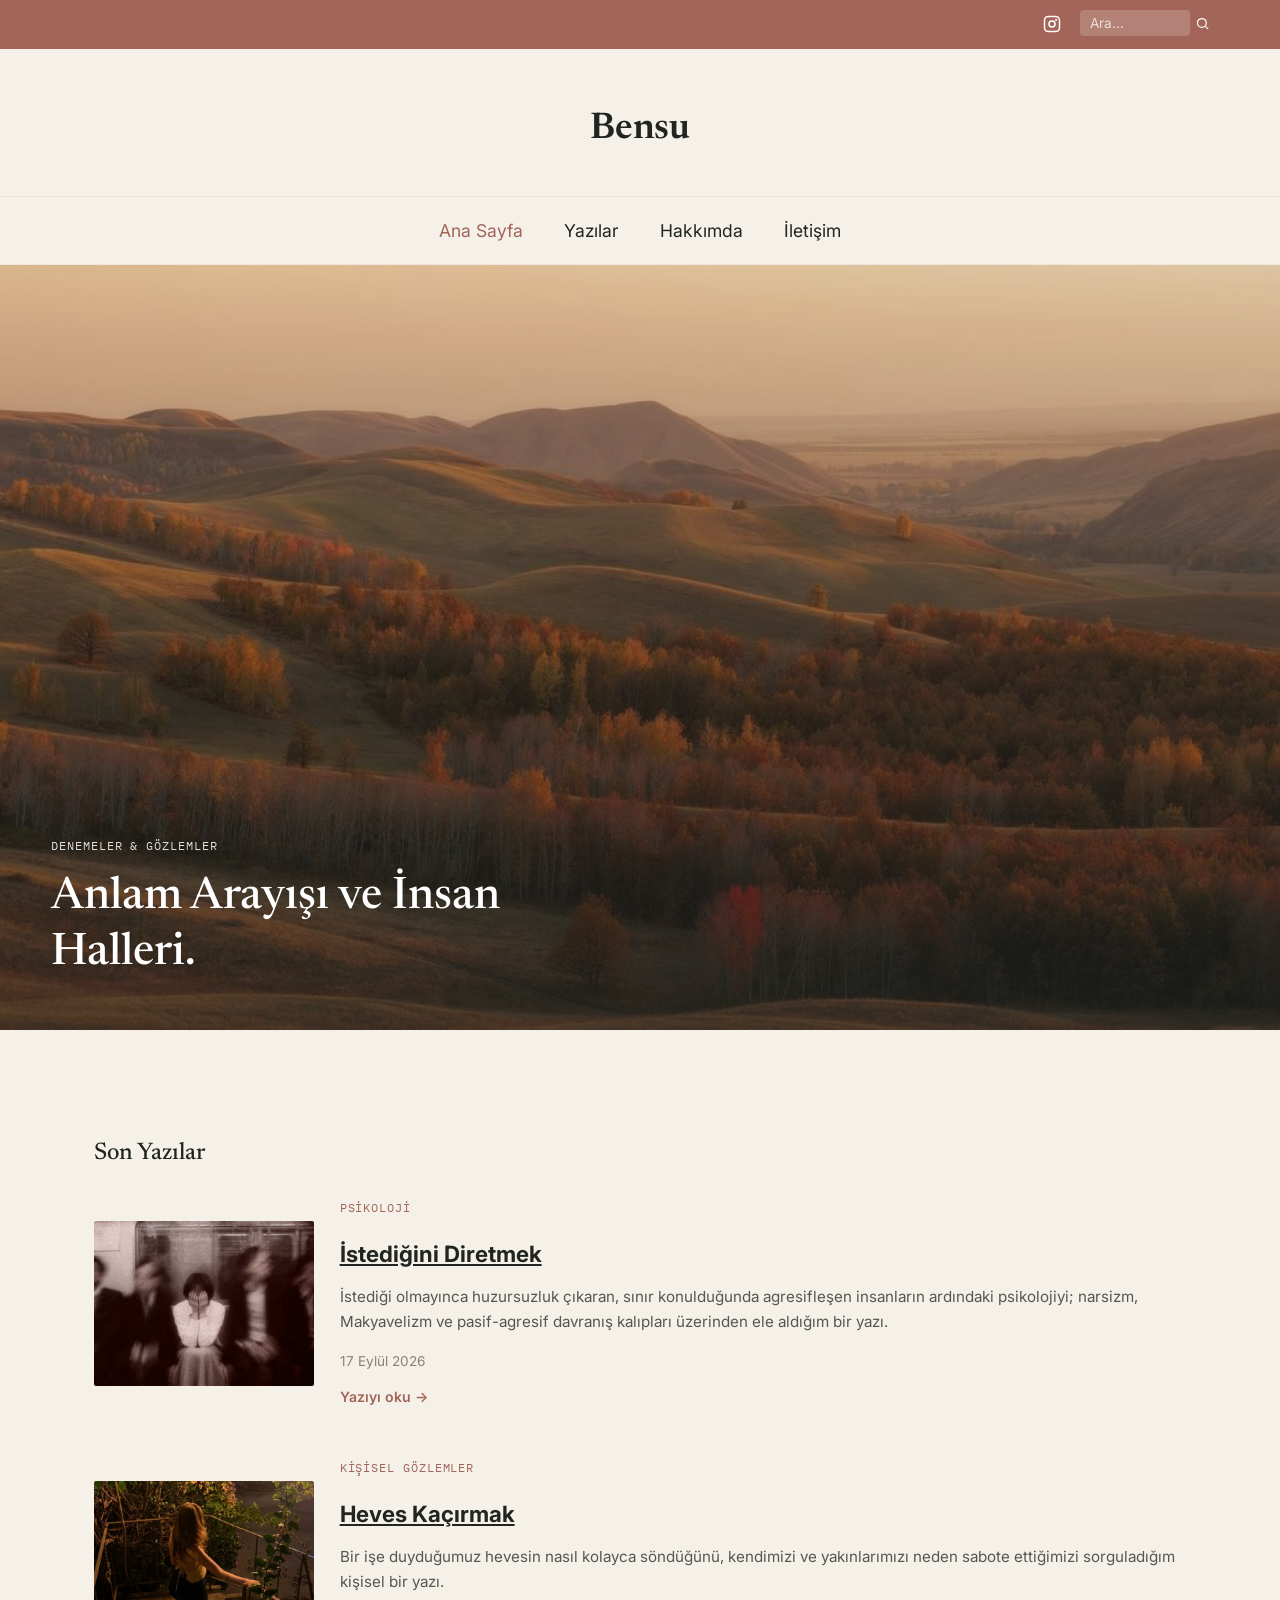
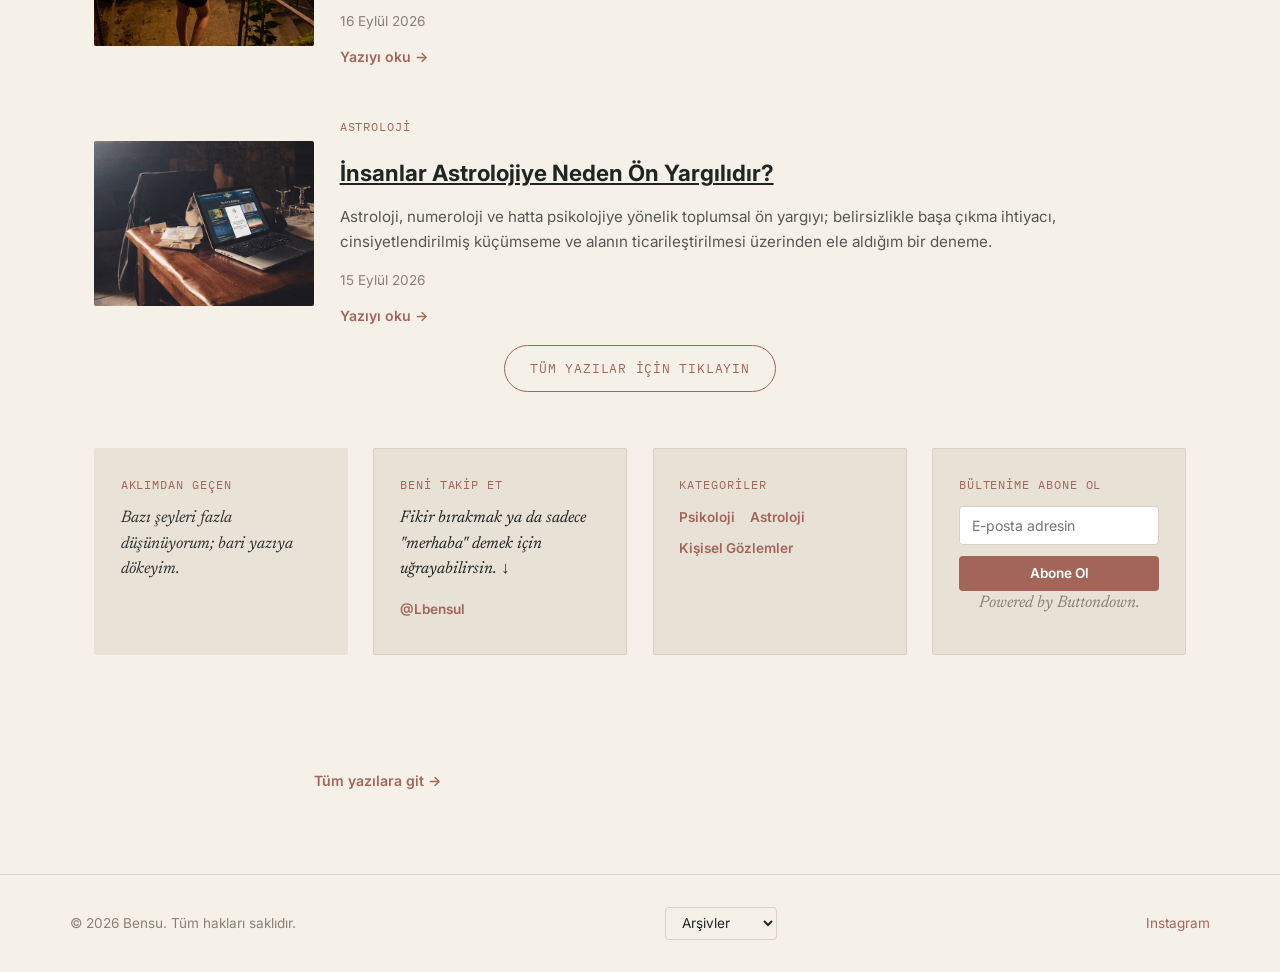
==== index.html @ dd430b92 "Add files via upload" ====
<!DOCTYPE html>
<html lang="tr">
<head>
  <meta charset="UTF-8">
  <meta name="viewport" content="width=device-width, initial-scale=1.0">
  <title>Bensu</title>
  <meta name="description" content="İnsanları, ilişkileri ve modern hayatı psikoloji, astroloji ve kişisel gözlemler üzerinden sorgulayan bir kişisel düşünce blogu.">
  <link rel="preconnect" href="https://fonts.googleapis.com">
  <link rel="preconnect" href="https://fonts.gstatic.com" crossorigin>
  <link href="https://fonts.googleapis.com/css2?family=Newsreader:ital,wght@0,500;1,400&family=Inter:wght@400;500;600&family=IBM+Plex+Mono:wght@500&display=swap" rel="stylesheet">
  <link rel="stylesheet" href="css/style.css">
</head>
<body>

  <div class="header-utility-bar">
    <div class="header-utility-inner">
      <a href="https://instagram.com/Lbensul" target="_blank" rel="noopener" aria-label="Instagram">
        <svg width="18" height="18" viewBox="0 0 24 24" fill="none" stroke="currentColor" stroke-width="2"><rect x="2" y="2" width="20" height="20" rx="5"/><circle cx="12" cy="12" r="4"/><circle cx="17.5" cy="6.5" r="0.5" fill="currentColor"/></svg>
      </a>
      <form class="header-search" role="search" action="yazilar.html" method="get">
        <input type="text" name="q" placeholder="Ara..." aria-label="Sitede ara">
        <button type="submit" aria-label="Ara">
          <svg width="15" height="15" viewBox="0 0 24 24" fill="none" stroke="currentColor" stroke-width="2"><circle cx="11" cy="11" r="7"/><line x1="21" y1="21" x2="16.65" y2="16.65"/></svg>
        </button>
      </form>
    </div>
  </div>

  <header class="header-brand-row">
    <a href="index.html" class="site-logo">Bensu</a>
  </header>

  <nav class="site-nav-row" aria-label="Ana menü">
    <div class="site-nav-row-inner">
      <a href="index.html" aria-current="page">Ana Sayfa</a>
      <a href="yazilar.html">Yazılar</a>
      <a href="hakkimda.html">Hakkımda</a>
      <a href="iletisim.html">İletişim</a>
    </div>
  </nav>

  <div class="scroll-banner">
    <div class="scroll-banner-inner reveal" style="background-image: url('images/banner-sonbahar.jpg');">
      <div class="scroll-banner-content">
        <span class="tag-mono">denemeler &amp; gözlemler</span>
        <h2>Anlam Arayışı ve İnsan Halleri.</h2>
      </div>
    </div>
  </div>

  <div class="son-yazilar-wrap">
    <h2 class="section-heading">Son Yazılar</h2>

    <div class="post-list-cards">
      <article class="list-card reveal" data-category="Psikoloji">
        <div class="featured-photo reveal" style="background-image: url('images/istedigini-diretmek.jpg'); background-size: cover; background-position: center;"></div>
        <div>
          <div class="card-tag-row">
            <a href="yazilar.html" class="tag-mono">Psikoloji</a>
          </div>
          <h2><a href="yazilar/istedigini-diretmek.html">İstediğini Diretmek</a></h2>
          <p>İstediği olmayınca huzursuzluk çıkaran, sınır konulduğunda agresifleşen insanların ardındaki psikolojiyi; narsizm, Makyavelizm ve pasif-agresif davranış kalıpları üzerinden ele aldığım bir yazı.</p>
          <span class="card-byline">17 Eylül 2026</span>
          <div style="margin-top:0.6rem;">
            <a href="yazilar/istedigini-diretmek.html" class="read-link">Yazıyı oku</a>
          </div>
        </div>
      </article>

      <article class="list-card reveal" data-category="Kişisel Gözlemler">
        <div class="featured-photo reveal" style="background-image: url('images/heves-kacirmak.jpg'); background-size: cover; background-position: center;"></div>
        <div>
          <div class="card-tag-row">
            <a href="yazilar.html" class="tag-mono">Kişisel Gözlemler</a>
          </div>
          <h2><a href="yazilar/heves-kacirmak.html">Heves Kaçırmak</a></h2>
          <p>Bir işe duyduğumuz hevesin nasıl kolayca söndüğünü, kendimizi ve yakınlarımızı neden sabote ettiğimizi sorguladığım kişisel bir yazı.</p>
          <span class="card-byline">16 Eylül 2026</span>
          <div style="margin-top:0.6rem;">
            <a href="yazilar/heves-kacirmak.html" class="read-link">Yazıyı oku</a>
          </div>
        </div>
      </article>

      <article class="list-card reveal" data-category="Astroloji">
        <div class="featured-photo reveal" style="background-image: url('images/astroloji-post.jpg'); background-size: cover; background-position: center;"></div>
        <div>
          <div class="card-tag-row">
            <a href="yazilar.html" class="tag-mono">Astroloji</a>
          </div>
          <h2><a href="yazilar/insanlar-astrolojiye-neden-onyargilidir.html">İnsanlar Astrolojiye Neden Ön Yargılıdır?</a></h2>
          <p>Astroloji, numeroloji ve hatta psikolojiye yönelik toplumsal ön yargıyı; belirsizlikle başa çıkma ihtiyacı, cinsiyetlendirilmiş küçümseme ve alanın ticarileştirilmesi üzerinden ele aldığım bir deneme.</p>
          <span class="card-byline">15 Eylül 2026</span>
          <div style="margin-top:0.6rem;">
            <a href="yazilar/insanlar-astrolojiye-neden-onyargilidir.html" class="read-link">Yazıyı oku</a>
          </div>
        </div>
      </article>
    </div>

    <div class="view-all-wrap">
      <a href="yazilar.html" class="view-all-link">Tüm Yazılar İçin Tıklayın</a>
    </div>
  </div>

  <div class="mini-row">
    <div class="mini-card mind-card reveal">
      <span class="tag-mono">Aklımdan Geçen</span>
      <p>Bazı şeyleri fazla düşünüyorum; bari yazıya dökeyim.</p>
    </div>
    <div class="mini-card reveal">
      <span class="tag-mono">Beni Takip Et</span>
      <p>Fikir bırakmak ya da sadece "merhaba" demek için uğrayabilirsin. &darr;</p>
      <a href="https://instagram.com/Lbensul" target="_blank" rel="noopener" class="mini-link">@Lbensul</a>
    </div>
    <div class="mini-card reveal">
      <span class="tag-mono">Kategoriler</span>
      <div class="category-links">
        <a href="yazilar.html" class="mini-link">Psikoloji</a>
        <a href="yazilar.html" class="mini-link">Astroloji</a>
        <a href="yazilar.html" class="mini-link">Kişisel Gözlemler</a>
      </div>
    </div>
    <div class="mini-card reveal">
      <span class="tag-mono">Bültenime Abone Ol</span>
      <form action="https://buttondown.com/api/emails/embed-subscribe/bensu" method="post" class="embeddable-buttondown-form mini-newsletter-form">
        <label for="bd-email-home" class="sr-only">E-posta adresin</label>
        <input type="email" name="email" id="bd-email-home" placeholder="E-posta adresin" required>
        <input type="submit" value="Abone Ol">
        <p class="buttondown-credit">
          <a href="https://buttondown.com/refer/bensu" target="_blank" rel="noopener">Powered by Buttondown.</a>
        </p>
      </form>
    </div>
  </div>

  <main class="narrow">
    <a href="yazilar.html" class="read-link">Tüm yazılara git</a>
  </main>

  <footer class="site-footer-minimal">
    <div class="footer-inner">
      <p>&copy; 2026 Bensu. Tüm hakları saklıdır.</p>
      <select class="archive-select" aria-label="Arşivler">
        <option>Arşivler</option>
        <option>Eylül 2026</option>
      </select>
      <a href="https://instagram.com/Lbensul" target="_blank" rel="noopener">Instagram</a>
    </div>
  </footer>

  <script src="js/reveal.js" defer></script>
</body>
</html>
---- css/style.css ----
/* ============================================
   Bensu — Editoryal Dergi Teması (v4, Psyche ilhamlı)
   ============================================ */

:root {
  --bg: #F5F1E9;
  --bg-alt: #E8E1D6;
  --ink: #202522;
  --text: #555752;
  --muted: #8A8176;
  --accent: #A36559;
  --accent-hover: #814C43;
  --secondary: #697568;
  --border: #D8D1C6;
  --photo-a: #697568;
  --photo-b: #71685D;
  --mind-bg: #E9E2D7;
  --mind-text: #30332F;

  --font-display: "Newsreader", Georgia, serif;
  --font-body: "Inter", -apple-system, sans-serif;
  --font-mono: "IBM Plex Mono", monospace;

  --content-width: 1140px;
  --text-width: 700px;
}

* { box-sizing: border-box; }
html { scroll-behavior: smooth; }

body {
  margin: 0;
  background-color: var(--bg);
  color: var(--ink);
  font-family: var(--font-body);
  font-size: 16px;
  line-height: 1.65;
  -webkit-font-smoothing: antialiased;
}

a { color: inherit; }

a, button {
  transition: color 0.2s ease, background-color 0.2s ease, border-color 0.2s ease;
}

a:focus-visible, button:focus-visible, input:focus-visible {
  outline: 2px solid var(--accent);
  outline-offset: 3px;
}

/* ---------- Kaydırınca beliren öğeler ---------- */

.reveal {
  opacity: 0;
  transform: translateY(22px);
  transition: opacity 0.7s ease, transform 0.7s ease;
}

.reveal-visible {
  opacity: 1;
  transform: translateY(0);
}

@media (prefers-reduced-motion: reduce) {
  html { scroll-behavior: auto; }
  * { animation-duration: 0.01ms !important; transition-duration: 0.01ms !important; }
  .reveal { opacity: 1; transform: none; }
}

.photo-placeholder {
  background: linear-gradient(155deg, var(--photo-a), var(--photo-b));
}

/* ---------- Header üst şerit (Instagram + arama, gül kurusu) ---------- */

.header-utility-bar {
  background-color: var(--accent);
  padding: 0.65rem 1.5rem;
}

.header-utility-inner {
  max-width: var(--content-width);
  margin: 0 auto;
  display: flex;
  justify-content: flex-end;
  align-items: center;
  gap: 1.2rem;
}

.header-utility-inner > a {
  color: #fff;
  display: flex;
  align-items: center;
}

.header-utility-inner > a:hover { opacity: 0.8; }

.header-utility-inner .header-search {
  border-bottom: none;
  margin-left: 0;
  gap: 0.3rem;
}

.header-utility-inner .header-search input {
  background-color: rgba(255,255,255,0.18);
  color: #fff;
  border-radius: 4px;
  padding: 0.3rem 0.6rem;
  width: 110px;
}

.header-utility-inner .header-search input::placeholder { color: rgba(255,255,255,0.75); }

.header-utility-inner .header-search button { color: #fff; }
.header-utility-inner .header-search button:hover { color: rgba(255,255,255,0.75); }

/* ---------- Header (logo tek satır) ---------- */

.header-brand-row {
  padding: 3.2rem 1.5rem 2.2rem;
  text-align: center;
}

.site-logo:hover { color: var(--accent); }

/* ---------- Nav (logonun altında, ayrı, geniş satır) ---------- */

.site-nav-row {
  border-top: 1px solid rgba(217, 209, 197, 0.35);
  border-bottom: 1px solid rgba(217, 209, 197, 0.35);
}

.site-nav-row-inner {
  max-width: var(--content-width);
  margin: 0 auto;
  display: flex;
  justify-content: center;
  align-items: center;
  gap: 2.6rem;
  padding: 1.2rem 1.5rem;
}

.site-nav-row-inner a {
  font-size: 1.1rem;
  color: var(--ink);
  text-decoration: none;
}

.site-nav-row-inner a:hover,
.site-nav-row-inner a[aria-current="page"] {
  color: var(--accent);
}

.site-logo {
  font-family: var(--font-display);
  font-weight: 600;
  font-size: 2.3rem;
  color: var(--ink);
  text-decoration: none;
  letter-spacing: -0.01em;
}

.site-tagline {
  display: block;
  margin-top: 0.2rem;
  font-family: var(--font-display);
  font-style: italic;
  font-size: 0.95rem;
  color: var(--accent);
}

.site-header-rule {
  border: none;
  border-top: 1px solid var(--border);
  max-width: var(--content-width);
  margin: 0 auto;
}

/* ---------- Featured / post kartı (görsel + metin yan yana) ---------- */

.featured-card {
  max-width: var(--content-width);
  margin: 0 auto;
  padding: 3.5rem 1.5rem;
  display: grid;
  grid-template-columns: 1.1fr 1fr;
  gap: 3rem;
  align-items: center;
}

.son-yazilar-wrap {
  max-width: var(--content-width);
  margin: 0 auto;
  padding: 3rem 1.5rem 3.5rem;
}

.son-yazilar-wrap .section-heading {
  margin: 0 0 1.5rem;
}

.son-yazilar-wrap .featured-card {
  max-width: none;
  margin: 0;
  padding: 0 0 3rem;
}

.view-all-wrap {
  text-align: center;
  margin-top: 1rem;
}

.view-all-link {
  display: inline-block;
  font-family: var(--font-mono);
  font-size: 0.8rem;
  letter-spacing: 0.06em;
  text-transform: uppercase;
  color: var(--accent);
  text-decoration: none;
  padding: 0.75rem 1.6rem;
  border: 1px solid var(--accent);
  border-radius: 999px;
}

.view-all-link:hover {
  background-color: var(--accent);
  color: #fff;
}

.featured-photo {
  aspect-ratio: 4 / 3;
  border-radius: 2px;
}

.card-tag-row {
  display: flex;
  justify-content: space-between;
  align-items: center;
  margin-bottom: 1.2rem;
}

.tag-mono {
  font-family: var(--font-mono);
  font-size: 0.72rem;
  letter-spacing: 0.08em;
  text-transform: uppercase;
  color: var(--accent);
  text-decoration: none;
}

.tag-mono:hover { color: var(--accent-hover); }

.featured-card h1,
.featured-card h2 {
  font-family: var(--font-display);
  font-weight: 500;
  font-size: clamp(1.9rem, 3.6vw, 2.6rem);
  line-height: 1.2;
  margin: 0 0 1rem;
}

.featured-card h1 a,
.featured-card h2 a {
  color: var(--ink);
  text-decoration: none;
}

.featured-card h1 a:hover,
.featured-card h2 a:hover { color: var(--accent); }

.featured-card p {
  font-size: 1.02rem;
  color: var(--text);
  margin: 0 0 1.1rem;
  max-width: 46ch;
}

.card-byline {
  font-size: 0.85rem;
  color: var(--muted);
}

/* ---------- Kaydırınca çıkan fotoğraflı banner (görsel + üzerinde yazı) ---------- */

.scroll-banner {
  position: relative;
  width: 100%;
  margin: 0 0 3.5rem;
  padding: 0;
}

.scroll-banner-inner {
  position: relative;
  width: 100%;
  height: 85vh;
  min-height: 480px;
  border-radius: 0;
  overflow: hidden;
  display: flex;
  align-items: flex-end;
  background-size: cover;
  background-position: center;
}

.scroll-banner-inner::after {
  content: "";
  position: absolute;
  inset: 0;
  background: linear-gradient(to top, rgba(32,37,34,0.72), rgba(32,37,34,0.15));
}

.scroll-banner-content {
  position: relative;
  z-index: 1;
  padding: 3rem 4vw;
  max-width: 700px;
}

.scroll-banner-content .tag-mono { color: #fff; opacity: 0.85; }

.scroll-banner-content h2 {
  font-family: var(--font-display);
  font-weight: 500;
  color: #fff;
  font-size: clamp(1.9rem, 4.5vw, 2.8rem);
  line-height: 1.25;
  margin: 0.8rem 0 0;
}

/* ---------- Mini kart satırı (Aklımdan Geçen / Instagram) ---------- */

.mini-row {
  max-width: var(--content-width);
  margin: 0 auto;
  padding: 0 1.5rem 3.5rem;
  display: grid;
  grid-template-columns: repeat(4, 1fr);
  gap: 1.6rem;
}

.mini-card {
  border: 1px solid var(--border);
  background-color: var(--bg-alt);
  padding: 1.6rem;
  border-radius: 2px;
}

.mini-card.mind-card {
  background-color: var(--mind-bg);
  border-color: var(--mind-bg);
}

.mini-card.mind-card p { color: var(--mind-text); }

.mini-card .tag-mono { display: block; margin-bottom: 0.8rem; }

.mini-card p {
  font-family: var(--font-display);
  font-style: italic;
  font-size: 1.05rem;
  line-height: 1.5;
  margin: 0 0 0.8rem;
  color: var(--ink);
}

.mini-card a.mini-link {
  font-family: var(--font-body);
  font-size: 0.85rem;
  font-weight: 600;
  color: var(--accent);
  text-decoration: none;
}

.mini-card a.mini-link:hover { color: var(--accent-hover); text-decoration: underline; }

.mini-card .category-links {
  display: flex;
  flex-wrap: wrap;
  gap: 0.5rem 0.9rem;
}

.mini-newsletter-form input[type="email"] {
  width: 100%;
  font-family: var(--font-body);
  font-size: 0.88rem;
  padding: 0.6rem 0.75rem;
  border: 1px solid var(--border);
  border-radius: 4px;
  margin-bottom: 0.7rem;
  color: var(--ink);
}

.mini-newsletter-form input[type="submit"] {
  width: 100%;
  font-family: var(--font-body);
  font-weight: 600;
  font-size: 0.85rem;
  padding: 0.6rem;
  background-color: var(--accent);
  color: #fff;
  border: none;
  border-radius: 4px;
  cursor: pointer;
}

.mini-newsletter-form input[type="submit"]:hover { background-color: var(--accent-hover); }

/* ---------- Main content ---------- */

main.narrow {
  max-width: var(--text-width);
  margin: 0 auto;
  padding: 3.5rem 1.5rem 5rem;
}

.section-heading {
  font-family: var(--font-display);
  font-weight: 500;
  font-size: 1.5rem;
  margin: 0 0 1.8rem;
}

/* ---------- Filtre pill'leri ---------- */

.filter-row {
  display: flex;
  flex-wrap: wrap;
  gap: 0.6rem;
  margin-bottom: 2.4rem;
}

.filter-pill {
  font-family: var(--font-mono);
  font-size: 0.75rem;
  letter-spacing: 0.04em;
  text-transform: uppercase;
  padding: 0.5rem 1rem;
  border: 1px solid var(--border);
  border-radius: 999px;
  color: var(--ink);
  background-color: var(--bg-alt);
  text-decoration: none;
  cursor: pointer;
}

.filter-pill:hover,
.filter-pill.active {
  background-color: var(--accent);
  border-color: var(--accent);
  color: var(--bg);
}

.search-status {
  color: var(--muted);
  font-size: 0.92rem;
  margin: 0 0 1.8rem;
}

.search-status a {
  color: var(--accent);
  text-decoration: none;
  margin-left: 0.6rem;
}

.search-status a:hover { color: var(--accent-hover); text-decoration: underline; }

/* ---------- Yazı listesi (Yazılar sayfası) ---------- */

.post-list-cards {
  display: flex;
  flex-direction: column;
  gap: 3rem;
}

.post-list-cards .featured-photo { aspect-ratio: 4/3; }

.list-card {
  display: grid;
  grid-template-columns: 220px 1fr;
  gap: 1.6rem;
  align-items: center;
}

.list-card h2 { font-size: 1.4rem; margin: 0 0 0.7rem; }

.list-card p {
  font-size: 0.95rem;
  color: var(--text);
  margin: 0 0 0.8rem;
  max-width: none;
}

.read-link {
  font-family: var(--font-body);
  font-weight: 600;
  font-size: 0.88rem;
  color: var(--accent);
  text-decoration: none;
}

.read-link:hover { color: var(--accent-hover); text-decoration: underline; }
.read-link::after { content: " →"; }

/* ---------- Tekil yazı ---------- */

.post-page-wrap {
  max-width: var(--content-width);
  margin: 0 auto;
  padding: 3rem 1.5rem 1rem;
  display: grid;
  grid-template-columns: minmax(0, 2.1fr) minmax(240px, 1fr);
  gap: 3.5rem;
  align-items: start;
}

.post-page-wrap > article { min-width: 0; }

.author-sidebar {
  display: flex;
  flex-direction: column;
  gap: 1.6rem;
  position: sticky;
  top: 2rem;
}

.author-card {
  text-align: center;
  padding: 1.6rem;
  border: 1px solid var(--border);
  border-radius: 4px;
}

.author-photo {
  width: 100px;
  height: 100px;
  border-radius: 50%;
  margin: 0 auto 1rem;
  background-size: cover;
  background-position: center;
}

.author-card h4 {
  font-family: var(--font-display);
  font-weight: 500;
  font-size: 1.1rem;
  margin: 0 0 0.5rem;
}

.author-card a.mini-link { display: inline-block; }

.side-newsletter {
  border: 1px solid var(--border);
  border-radius: 4px;
  padding: 1.4rem;
}

.side-newsletter-heading {
  display: block;
  text-align: center;
  font-family: var(--font-mono);
  font-size: 0.72rem;
  letter-spacing: 0.08em;
  text-transform: uppercase;
  color: var(--accent);
  margin-bottom: 1rem;
  padding-bottom: 0.9rem;
  border-bottom: 1px solid var(--border);
}

.side-newsletter input {
  width: 100%;
  font-family: var(--font-body);
  font-size: 0.88rem;
  padding: 0.65rem 0.8rem;
  border: 1px solid var(--border);
  border-radius: 4px;
  margin-bottom: 0.7rem;
  color: var(--ink);
}

.sr-only {
  position: absolute;
  width: 1px;
  height: 1px;
  padding: 0;
  margin: -1px;
  overflow: hidden;
  clip: rect(0, 0, 0, 0);
  white-space: nowrap;
  border: 0;
}

.side-newsletter input[type="submit"] {
  width: 100%;
  font-family: var(--font-body);
  font-weight: 600;
  font-size: 0.85rem;
  padding: 0.65rem;
  background-color: var(--accent);
  color: #fff;
  border: none;
  border-radius: 4px;
  cursor: pointer;
}

.side-newsletter input[type="submit"]:hover { background-color: var(--accent-hover); }

.buttondown-credit {
  margin: 0.6rem 0 0;
  text-align: center;
  font-size: 0.7rem;
}

.buttondown-credit a {
  color: var(--muted);
  text-decoration: none;
}

.buttondown-credit a:hover { color: var(--accent-hover); }

/* ---------- Diğer Yazılar ---------- */

.other-posts {
  max-width: var(--content-width);
  margin: 2rem auto 0;
  padding: 3rem 1.5rem;
  border-top: 1px solid var(--border);
}

.other-posts-heading {
  display: flex;
  align-items: center;
  gap: 1rem;
  text-align: center;
  font-family: var(--font-mono);
  font-size: 0.78rem;
  letter-spacing: 0.1em;
  text-transform: uppercase;
  color: var(--accent);
  margin: 0 0 2rem;
}

.other-posts-heading::before,
.other-posts-heading::after {
  content: "";
  flex: 1;
  height: 1px;
  background-color: var(--border);
}

.other-posts-grid {
  display: grid;
  grid-template-columns: repeat(3, 1fr);
  gap: 1.6rem;
}

.other-post-item .featured-photo { aspect-ratio: 4/3; margin-bottom: 0.8rem; }

.other-post-item h4 {
  font-family: var(--font-display);
  font-weight: 500;
  font-size: 1rem;
  margin: 0 0 0.4rem;
}

.other-post-item h4 a {
  color: var(--ink);
  text-decoration: none;
}

.other-post-item h4 a:hover { color: var(--accent-hover); }

.other-post-item .card-byline { font-size: 0.8rem; }

@media (max-width: 860px) {
  .post-page-wrap { grid-template-columns: 1fr; }
  .author-sidebar { position: static; flex-direction: row; flex-wrap: wrap; }
  .author-card, .side-newsletter { flex: 1; min-width: 220px; }
}

@media (max-width: 600px) {
  .other-posts-grid { grid-template-columns: 1fr; }
}

.post-header { margin-bottom: 2.2rem; }

.post-header h1 {
  font-family: var(--font-display);
  font-weight: 500;
  font-size: clamp(1.9rem, 4.2vw, 2.5rem);
  line-height: 1.25;
  margin: 0;
}

.post-featured {
  aspect-ratio: 16 / 9;
  border-radius: 2px;
  margin-bottom: 2.2rem;
}

.post-body p { margin: 0 0 1.4rem; font-size: 1.03rem; }

.post-body h2 {
  font-family: var(--font-display);
  font-weight: 500;
  font-size: 1.4rem;
  margin: 2rem 0 1rem;
}

.post-body blockquote {
  margin: 1.8rem 0;
  padding: 0.2rem 0 0.2rem 1.2rem;
  border-left: 3px solid var(--accent);
  color: var(--text);
  font-style: italic;
}

.post-footer {
  margin-top: 3rem;
  padding-top: 1.5rem;
  border-top: 1px solid var(--border);
}

.post-footer a {
  color: var(--accent);
  text-decoration: none;
  font-size: 0.95rem;
}

.post-footer a:hover { color: var(--accent-hover); }

/* ---------- Hakkımda ---------- */

.about-portrait {
  width: 100%;
  max-width: 220px;
  aspect-ratio: 1;
  border-radius: 2px;
  margin: 0 0 2rem;
}

/* ---------- İletişim ---------- */

.contact-social { margin: 1.5rem 0 0; }

.contact-social-link {
  display: inline-block;
  font-family: var(--font-body);
  font-weight: 600;
  font-size: 0.9rem;
  padding: 0.8rem 1.8rem;
  background-color: var(--accent);
  color: var(--bg);
  text-decoration: none;
  border-radius: 999px;
}

.contact-social-link:hover { background-color: var(--accent-hover); }

.contact-alt {
  margin-top: 2.2rem;
  padding-top: 1.5rem;
  border-top: 1px solid var(--border);
  color: var(--text);
  font-size: 0.92rem;
}

.contact-alt a { color: var(--accent); }
.contact-alt a:hover { color: var(--accent-hover); }

/* ---------- Arama kutusu (header) ---------- */

.header-search {
  display: flex;
  align-items: center;
  gap: 0.4rem;
  border-bottom: 1px solid var(--border);
  margin-left: 0.6rem;
  padding-bottom: 0.15rem;
}

.header-search input {
  border: none;
  background: transparent;
  font-family: var(--font-body);
  font-size: 0.85rem;
  color: var(--ink);
  width: 84px;
  padding: 0.15rem 0;
}

.header-search input::placeholder { color: var(--muted); }

.header-search button {
  border: none;
  background: none;
  cursor: pointer;
  color: var(--ink);
  display: flex;
  align-items: center;
  padding: 0;
}

.header-search button:hover { color: var(--accent-hover); }

/* ---------- Arşiv seçimi (footer) ---------- */

.archive-select {
  font-family: var(--font-body);
  font-size: 0.85rem;
  color: var(--ink);
  background-color: transparent;
  border: 1px solid var(--border);
  border-radius: 4px;
  padding: 0.4rem 0.7rem;
  cursor: pointer;
}

/* ---------- Footer ---------- */

.site-footer-minimal {
  border-top: 1px solid var(--border);
  padding: 2rem 1.5rem;
}

.footer-inner {
  max-width: var(--content-width);
  margin: 0 auto;
  display: flex;
  justify-content: space-between;
  align-items: center;
  flex-wrap: wrap;
  gap: 1rem;
}

.footer-inner p {
  margin: 0;
  font-size: 0.85rem;
  color: var(--muted);
}

.footer-inner a {
  font-size: 0.85rem;
  color: var(--accent);
  text-decoration: none;
}

.footer-inner a:hover { color: var(--accent-hover); text-decoration: underline; }

/* ---------- Responsive ---------- */

@media (max-width: 860px) {
  .featured-card { grid-template-columns: 1fr; }
  .list-card { grid-template-columns: 1fr; }
}

@media (max-width: 980px) {
  .mini-row { grid-template-columns: 1fr 1fr; }
}

@media (max-width: 700px) {
  .mini-row { grid-template-columns: 1fr; }
}

@media (max-width: 600px) {
  .site-header-bar { flex-direction: column; text-align: center; }
  .header-side-nav { justify-content: center; }
}
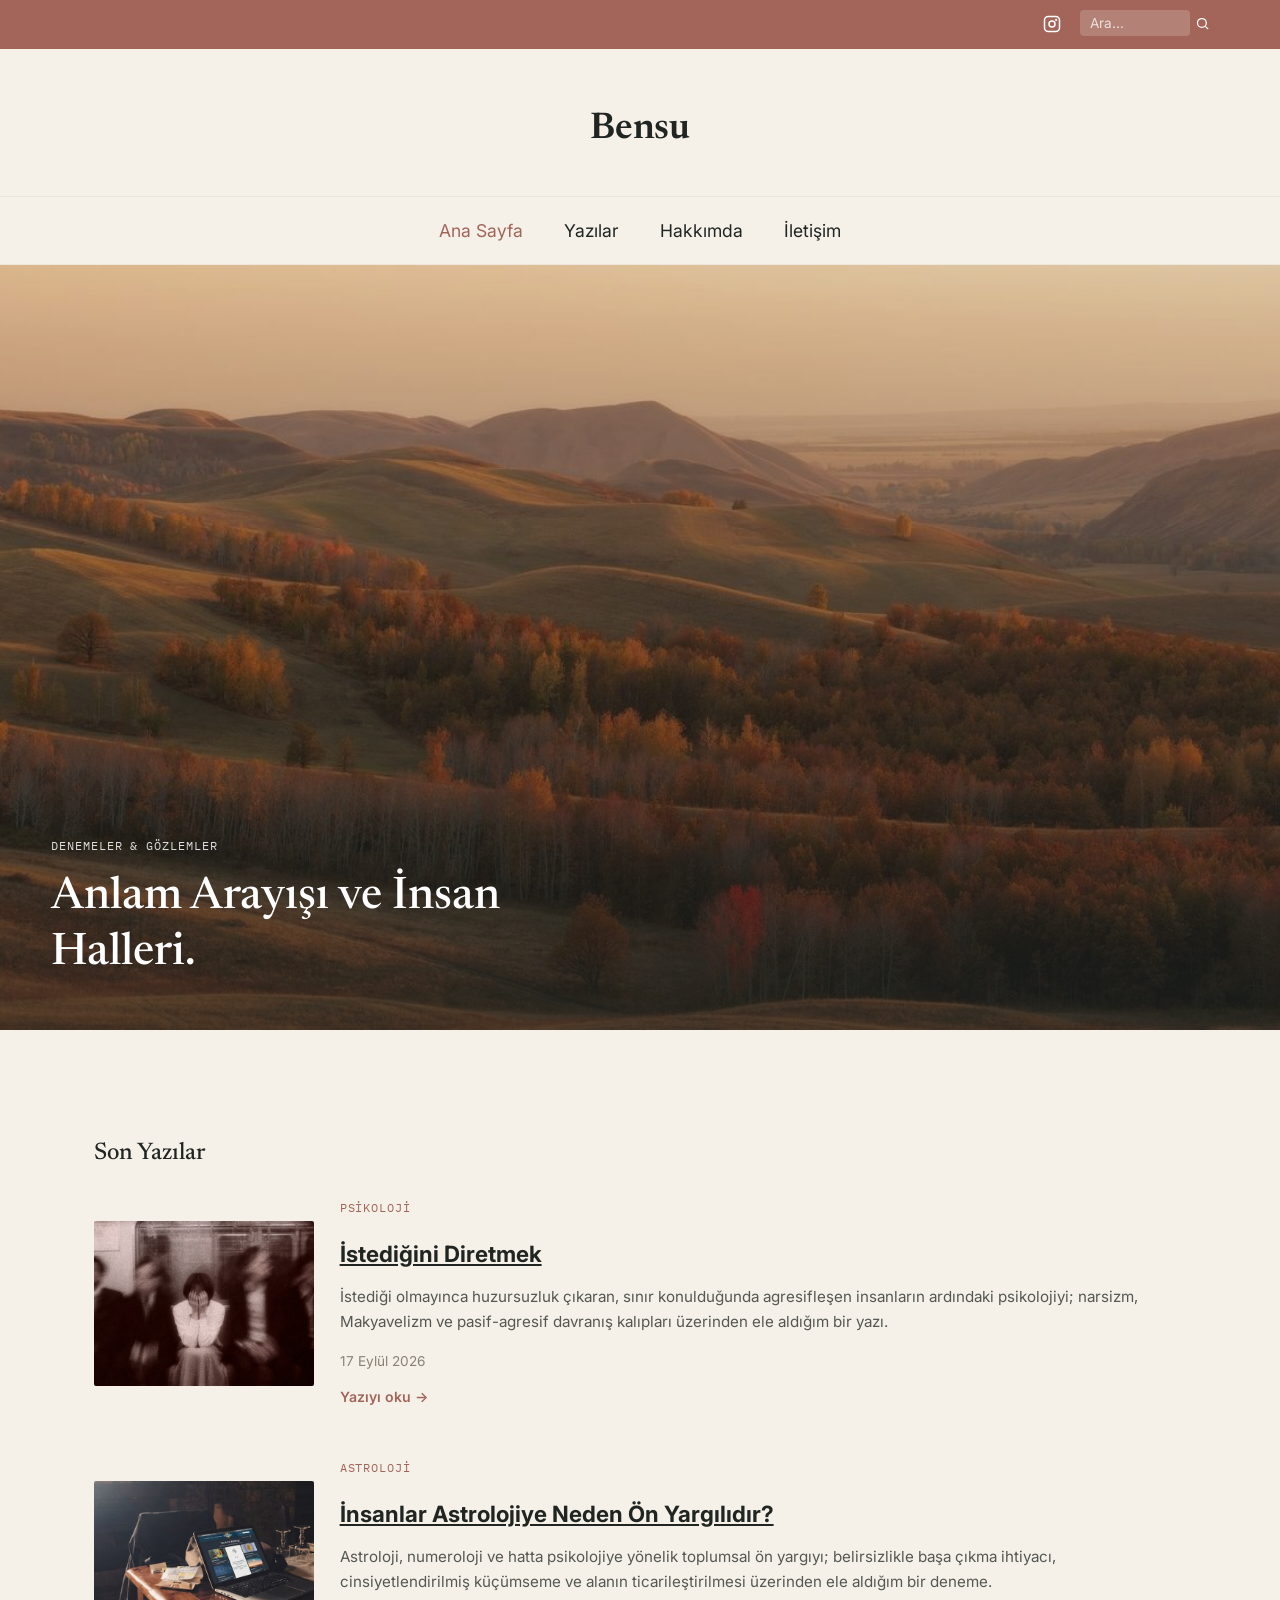
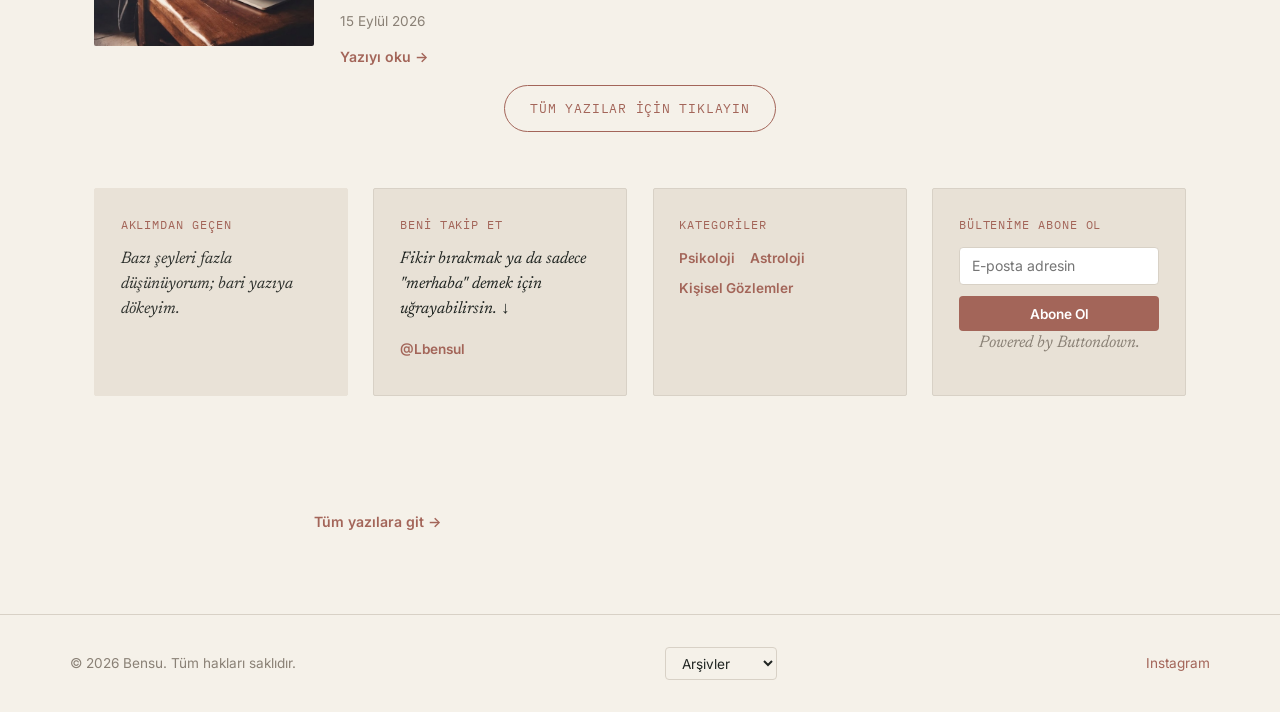
==== commit 07b45286: "Update index.html" ====
--- a/index.html
+++ b/index.html
@@ -66,22 +66,6 @@
           </div>
         </div>
       </article>
-
-      <article class="list-card reveal" data-category="Kişisel Gözlemler">
-        <div class="featured-photo reveal" style="background-image: url('images/heves-kacirmak.jpg'); background-size: cover; background-position: center;"></div>
-        <div>
-          <div class="card-tag-row">
-            <a href="yazilar.html" class="tag-mono">Kişisel Gözlemler</a>
-          </div>
-          <h2><a href="yazilar/heves-kacirmak.html">Heves Kaçırmak</a></h2>
-          <p>Bir işe duyduğumuz hevesin nasıl kolayca söndüğünü, kendimizi ve yakınlarımızı neden sabote ettiğimizi sorguladığım kişisel bir yazı.</p>
-          <span class="card-byline">16 Eylül 2026</span>
-          <div style="margin-top:0.6rem;">
-            <a href="yazilar/heves-kacirmak.html" class="read-link">Yazıyı oku</a>
-          </div>
-        </div>
-      </article>
-
       <article class="list-card reveal" data-category="Astroloji">
         <div class="featured-photo reveal" style="background-image: url('images/astroloji-post.jpg'); background-size: cover; background-position: center;"></div>
         <div>
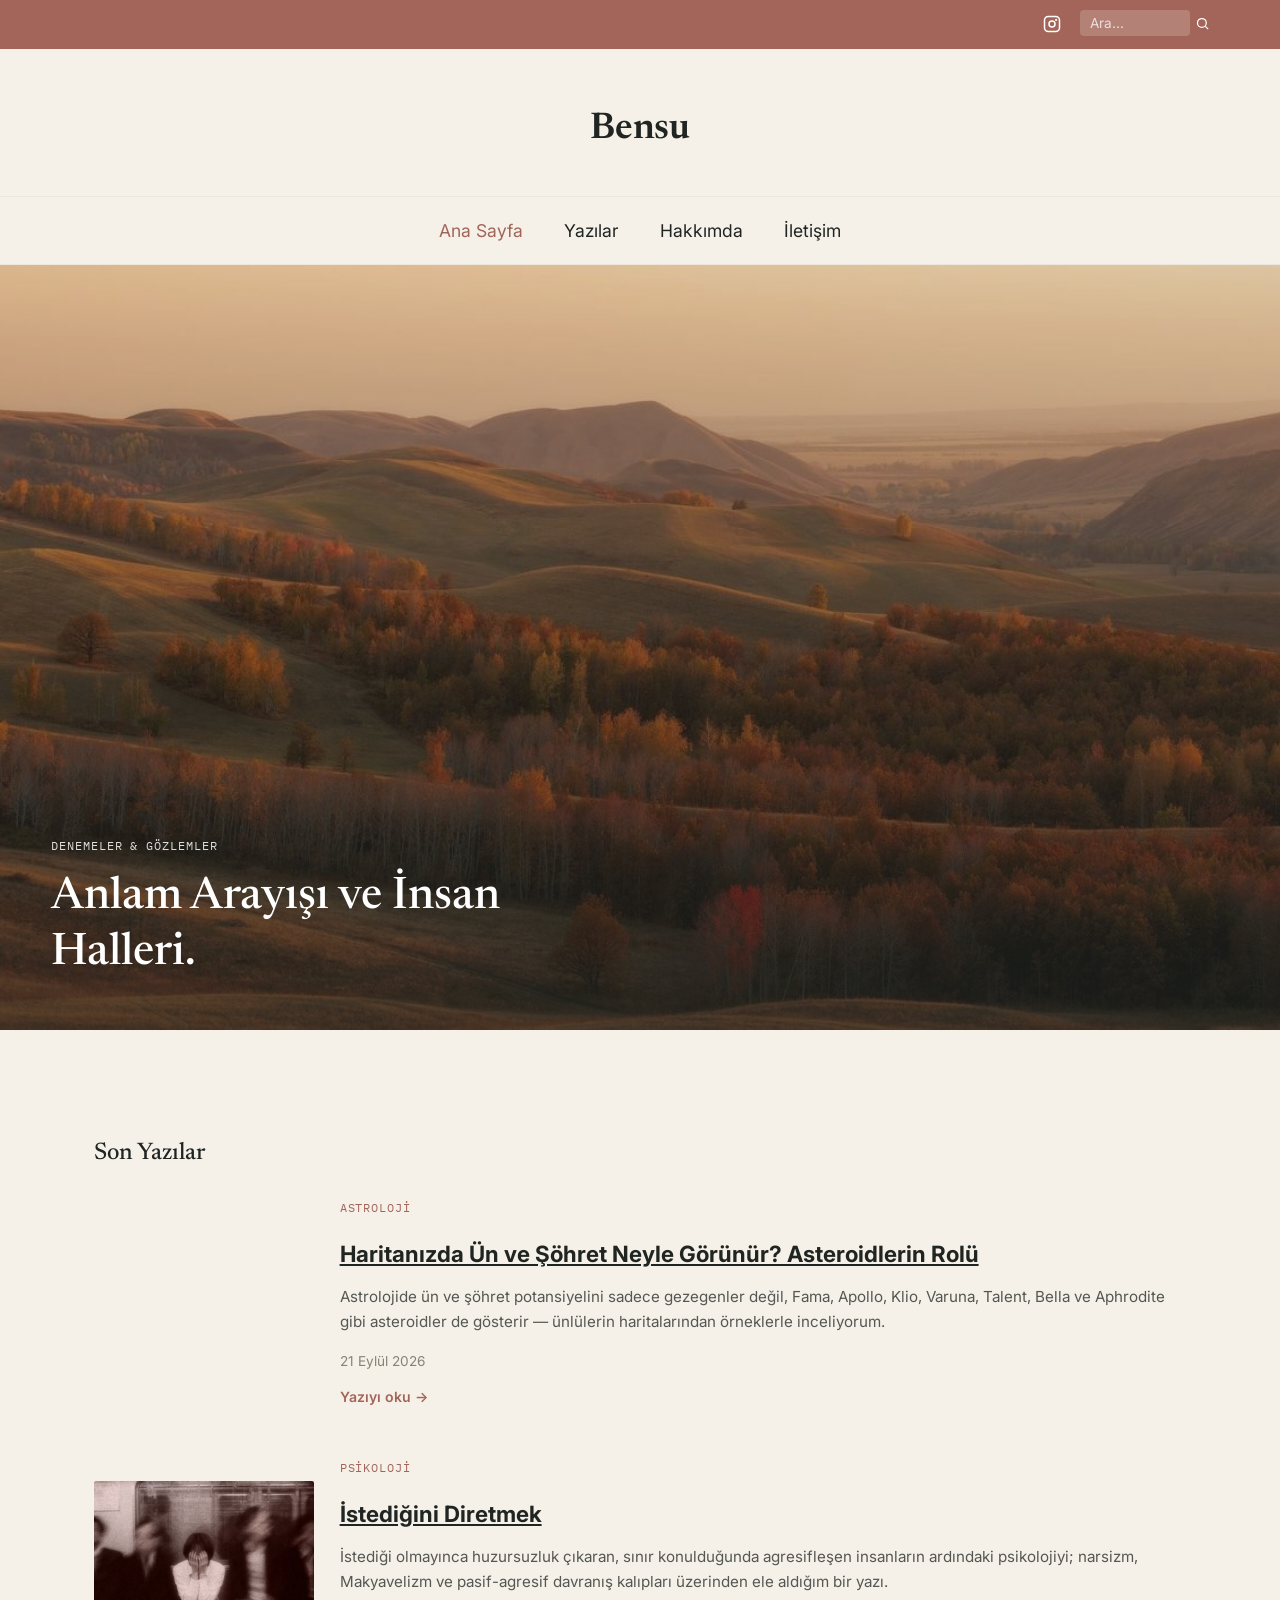
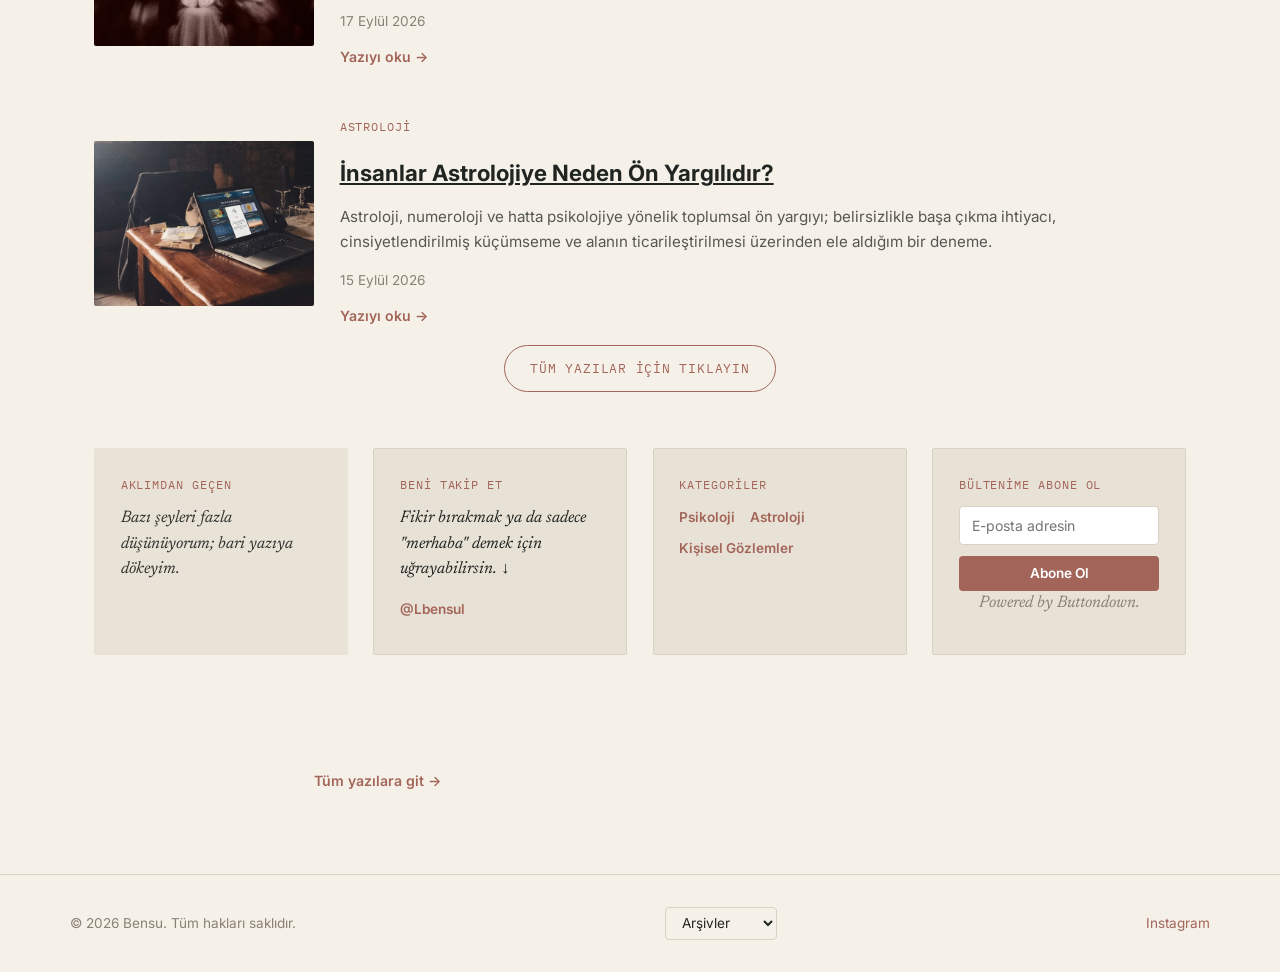
==== commit 44e8eb21: "Add files via upload" ====
--- a/index.html
+++ b/index.html
@@ -52,6 +52,21 @@
     <h2 class="section-heading">Son Yazılar</h2>
 
     <div class="post-list-cards">
+      <article class="list-card reveal" data-category="Astroloji">
+        <div class="featured-photo reveal" style="background-image: url('images/haritanizda-un-ve-sohret.jpg'); background-size: cover; background-position: center;"></div>
+        <div>
+          <div class="card-tag-row">
+            <a href="yazilar.html" class="tag-mono">Astroloji</a>
+          </div>
+          <h2><a href="yazilar/haritanizda-un-ve-sohret.html">Haritanızda Ün ve Şöhret Neyle Görünür? Asteroidlerin Rolü</a></h2>
+          <p>Astrolojide ün ve şöhret potansiyelini sadece gezegenler değil, Fama, Apollo, Klio, Varuna, Talent, Bella ve Aphrodite gibi asteroidler de gösterir — ünlülerin haritalarından örneklerle inceliyorum.</p>
+          <span class="card-byline">21 Eylül 2026</span>
+          <div style="margin-top:0.6rem;">
+            <a href="yazilar/haritanizda-un-ve-sohret.html" class="read-link">Yazıyı oku</a>
+          </div>
+        </div>
+      </article>
+
       <article class="list-card reveal" data-category="Psikoloji">
         <div class="featured-photo reveal" style="background-image: url('images/istedigini-diretmek.jpg'); background-size: cover; background-position: center;"></div>
         <div>
@@ -66,6 +81,7 @@
           </div>
         </div>
       </article>
+
       <article class="list-card reveal" data-category="Astroloji">
         <div class="featured-photo reveal" style="background-image: url('images/astroloji-post.jpg'); background-size: cover; background-position: center;"></div>
         <div>
